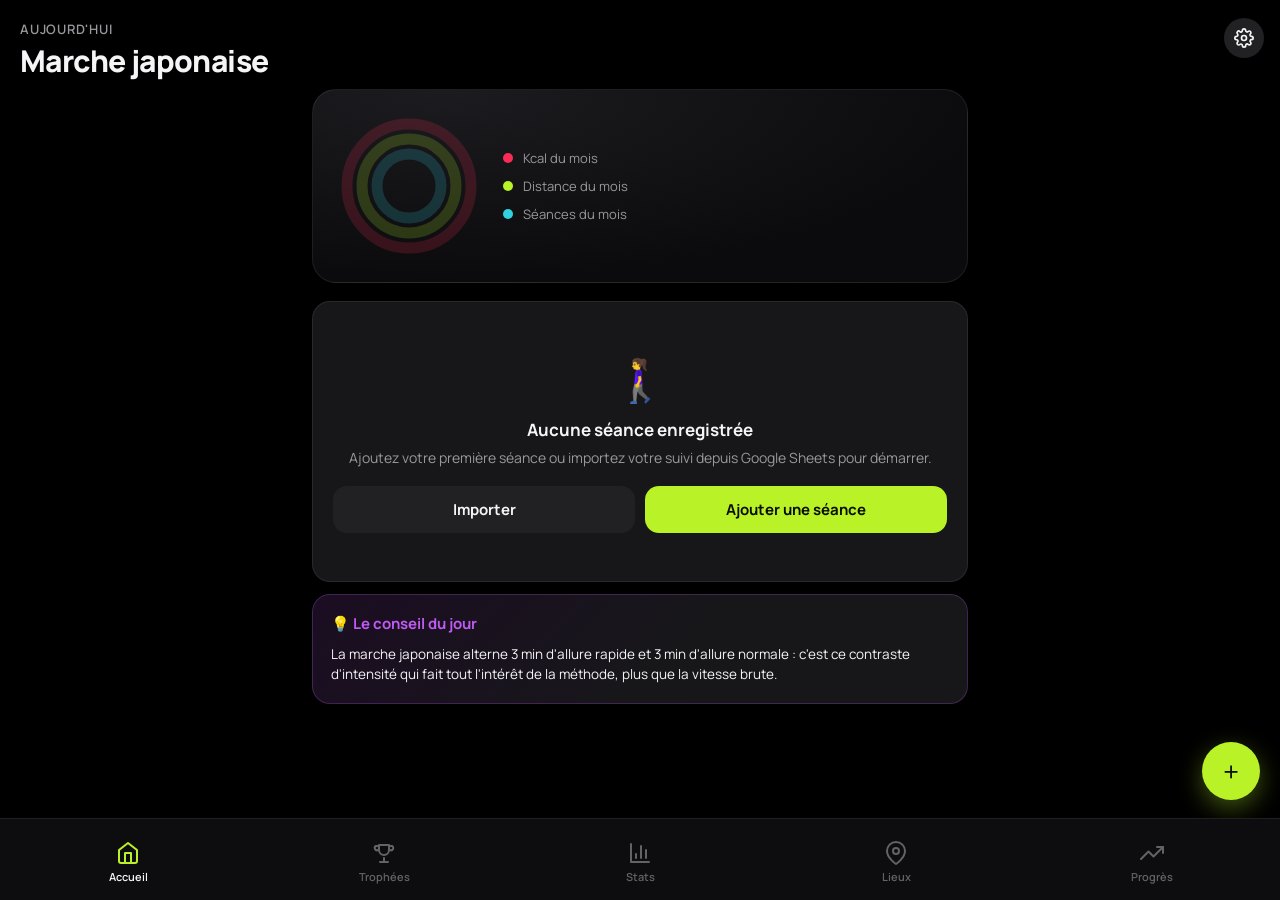
==== index.html @ b7f25ccb "Add files via upload" ====
<!DOCTYPE html>
<html lang="fr">
<head>
<meta charset="UTF-8">
<meta name="viewport" content="width=device-width, initial-scale=1, viewport-fit=cover, maximum-scale=1">
<title>Marche japonaise</title>
<meta name="description" content="Suivi de vos séances de marche japonaise (interval walking) : statistiques, records, lieux et trophées.">
<meta name="theme-color" content="#000000">
<link rel="icon" href="data:image/svg+xml,<svg xmlns=%22http://www.w3.org/2000/svg%22 viewBox=%220 0 100 100%22><text y=%22.9em%22 font-size=%2290%22>🚶</text></svg>">
<link rel="stylesheet" href="css/style.css">
</head>
<body>

<header class="app-header">
  <p class="eyebrow" id="header-eyebrow">Aujourd'hui</p>
  <h1 id="header-title">Marche japonaise</h1>
  <div class="header-actions">
    <button class="icon-btn" id="btn-settings" title="Objectifs & réglages" aria-label="Réglages">
      <svg viewBox="0 0 24 24" fill="none" stroke="currentColor" stroke-width="2" stroke-linecap="round" stroke-linejoin="round"><circle cx="12" cy="12" r="3"></circle><path d="M19.4 15a1.65 1.65 0 0 0 .33 1.82l.06.06a2 2 0 1 1-2.83 2.83l-.06-.06a1.65 1.65 0 0 0-1.82-.33 1.65 1.65 0 0 0-1 1.51V21a2 2 0 0 1-4 0v-.09A1.65 1.65 0 0 0 9 19.4a1.65 1.65 0 0 0-1.82.33l-.06.06a2 2 0 1 1-2.83-2.83l.06-.06a1.65 1.65 0 0 0 .33-1.82 1.65 1.65 0 0 0-1.51-1H3a2 2 0 0 1 0-4h.09A1.65 1.65 0 0 0 4.6 9a1.65 1.65 0 0 0-.33-1.82l-.06-.06a2 2 0 1 1 2.83-2.83l.06.06a1.65 1.65 0 0 0 1.82.33H9a1.65 1.65 0 0 0 1-1.51V3a2 2 0 0 1 4 0v.09a1.65 1.65 0 0 0 1 1.51 1.65 1.65 0 0 0 1.82-.33l.06-.06a2 2 0 1 1 2.83 2.83l-.06.06a1.65 1.65 0 0 0-.33 1.82V9a1.65 1.65 0 0 0 1.51 1H21a2 2 0 0 1 0 4h-.09a1.65 1.65 0 0 0-1.51 1z"></path></svg>
    </button>
  </div>
</header>

<main>

  <!-- ==================== ACCUEIL ==================== -->
  <section class="view active" id="view-accueil">
    <div id="accueil-content"></div>
  </section>

  <!-- ==================== TROPHÉES ==================== -->
  <section class="view" id="view-trophees">
    <h2 class="section-title first">Trophées</h2>
    <p class="section-sub">150 trophées à débloquer, taillés pour le format exact de la marche japonaise.</p>
    <div id="trophees-content"></div>
  </section>

  <!-- ==================== STATS ==================== -->
  <section class="view" id="view-stats">
    <h2 class="section-title first">Statistiques</h2>
    <p class="section-sub">Vos chiffres, semaine après semaine, mois après mois.</p>
    <div id="stats-content"></div>
  </section>

  <!-- ==================== LIEUX ==================== -->
  <section class="view" id="view-lieux">
    <h2 class="section-title first">Lieux</h2>
    <p class="section-sub">Où vous marchez, et ce que ça donne à chaque endroit.</p>
    <div id="lieux-content"></div>
  </section>

  <!-- ==================== PROGRÈS ==================== -->
  <section class="view" id="view-progres">
    <h2 class="section-title first">Progrès</h2>
    <p class="section-sub">Records personnels, contexte de chaque exploit, et évolution.</p>
    <div id="progres-content"></div>
  </section>

</main>

<button class="fab" id="btn-add-fab" title="Ajouter une séance" aria-label="Ajouter une séance">+</button>

<nav class="bottom-nav" id="bottom-nav">
  <button class="nav-btn active" data-view="accueil">
    <svg viewBox="0 0 24 24" fill="none" stroke="currentColor" stroke-width="2" stroke-linecap="round" stroke-linejoin="round"><path d="M3 9l9-7 9 7v11a2 2 0 0 1-2 2H5a2 2 0 0 1-2-2z"></path><path d="M9 22V12h6v10"></path></svg>
    <span>Accueil</span>
  </button>
  <button class="nav-btn" data-view="trophees">
    <svg viewBox="0 0 24 24" fill="none" stroke="currentColor" stroke-width="2" stroke-linecap="round" stroke-linejoin="round"><path d="M8 21h8M12 17v4M7 4h10v5a5 5 0 0 1-10 0V4z"></path><path d="M17 5h3a2 2 0 0 1-2 4h-1M7 5H4a2 2 0 0 0 2 4h1"></path></svg>
    <span>Trophées</span>
  </button>
  <button class="nav-btn" data-view="stats">
    <svg viewBox="0 0 24 24" fill="none" stroke="currentColor" stroke-width="2" stroke-linecap="round" stroke-linejoin="round"><path d="M3 3v18h18"></path><path d="M18 17V9M13 17V5M8 17v-4"></path></svg>
    <span>Stats</span>
  </button>
  <button class="nav-btn" data-view="lieux">
    <svg viewBox="0 0 24 24" fill="none" stroke="currentColor" stroke-width="2" stroke-linecap="round" stroke-linejoin="round"><path d="M21 10c0 7-9 13-9 13s-9-6-9-13a9 9 0 0 1 18 0z"></path><circle cx="12" cy="10" r="3"></circle></svg>
    <span>Lieux</span>
  </button>
  <button class="nav-btn" data-view="progres">
    <svg viewBox="0 0 24 24" fill="none" stroke="currentColor" stroke-width="2" stroke-linecap="round" stroke-linejoin="round"><path d="M23 6l-9.5 9.5-5-5L1 18"></path><path d="M17 6h6v6"></path></svg>
    <span>Progrès</span>
  </button>
</nav>

<!-- ==================== MODALE : ajout / édition séance ==================== -->
<div class="modal-overlay hidden" id="modal-session">
  <div class="modal-sheet">
    <div class="modal-handle"></div>
    <div class="modal-title">
      <span id="session-modal-title">Nouvelle séance</span>
      <span class="close-x" data-close="modal-session">✕</span>
    </div>
    <form id="form-session">
      <input type="hidden" id="f-id">
      <div class="form-row">
        <div class="form-group">
          <label for="f-date">Date</label>
          <input type="date" id="f-date" required>
        </div>
        <div class="form-group">
          <label for="f-lieu">Lieu</label>
          <input type="text" id="f-lieu" placeholder="Ex. Parc des Buttes-Chaumont" required>
        </div>
      </div>
      <div class="form-row">
        <div class="form-group">
          <label for="f-distance">Distance (km)</label>
          <input type="text" inputmode="decimal" id="f-distance" placeholder="Ex. 3,2" required>
        </div>
        <div class="form-group">
          <label for="f-meteo">Météo</label>
          <input type="text" id="f-meteo" placeholder="Ex. Soleil, 18°C">
        </div>
      </div>
      <div class="form-row">
        <div class="form-group">
          <label for="f-duree">Durée</label>
          <input type="text" id="f-duree" placeholder="Ex. 30 ou 30:00">
          <p class="hint">En minutes, ou mm:ss.</p>
        </div>
        <div class="form-group">
          <label for="f-fc">FC moyenne (bpm)</label>
          <input type="text" inputmode="numeric" id="f-fc" placeholder="Ex. 118">
        </div>
      </div>
      <div class="form-row">
        <div class="form-group">
          <label for="f-rythme-moyen">Rythme moyen</label>
          <input type="text" id="f-rythme-moyen" placeholder="Ex. 7'30">
          <p class="hint">Format min'sec, ex. 7'30 = 7 min 30/km.</p>
        </div>
        <div class="form-group">
          <label for="f-kcal">Kilocalories</label>
          <input type="text" inputmode="numeric" id="f-kcal" placeholder="Ex. 210">
        </div>
      </div>
      <div class="form-row">
        <div class="form-group">
          <label for="f-rythme-rapide">Intervalle le + rapide</label>
          <input type="text" id="f-rythme-rapide" placeholder="Ex. 5'45">
        </div>
        <div class="form-group">
          <label for="f-rythme-lent">Intervalle le + lent</label>
          <input type="text" id="f-rythme-lent" placeholder="Ex. 8'20">
        </div>
      </div>
      <div class="form-group">
        <label for="f-commentaire">Commentaire</label>
        <textarea id="f-commentaire" placeholder="Sensations, anecdotes, contexte de la séance..."></textarea>
      </div>
      <div class="btn-row" style="margin-top: 18px;">
        <button type="button" class="btn btn-danger hidden" id="btn-delete-session">Supprimer</button>
        <button type="submit" class="btn btn-primary">Enregistrer</button>
      </div>
    </form>
  </div>
</div>

<!-- ==================== MODALE : réglages / objectifs / import / export ==================== -->
<div class="modal-overlay hidden" id="modal-settings">
  <div class="modal-sheet">
    <div class="modal-handle"></div>
    <div class="modal-title">
      <span>Réglages</span>
      <span class="close-x" data-close="modal-settings">✕</span>
    </div>

    <h3 class="card-title" style="margin-top:10px;">Objectifs mensuels (anneaux)</h3>
    <div class="form-row">
      <div class="form-group">
        <label for="g-seances">Séances / mois</label>
        <input type="text" inputmode="numeric" id="g-seances">
      </div>
      <div class="form-group">
        <label for="g-distance">Distance / mois (km)</label>
        <input type="text" inputmode="decimal" id="g-distance">
      </div>
      <div class="form-group">
        <label for="g-kcal">Kcal / mois</label>
        <input type="text" inputmode="numeric" id="g-kcal">
      </div>
    </div>
    <button class="btn btn-secondary" id="btn-save-goals">Enregistrer les objectifs</button>

    <h3 class="card-title" style="margin-top:26px;">Importer un Google Sheet</h3>
    <p class="section-sub" style="margin-top:-4px;">
      Colonnes attendues : date, lieu, distance, météo, durée, fréquence cardiaque moyenne, rythme moyen,
      rythme de l'intervalle le plus rapide, rythme de l'intervalle le plus lent, kilocalories totales, commentaires.
      Les rythmes au format <b>X'YY</b> sont lus comme <b>X'YY"</b> (min'sec/km).
    </p>
    <div class="form-group">
      <label for="import-file">Fichier CSV (export Google Sheets)</label>
      <input type="file" id="import-file" accept=".csv,text/csv">
    </div>
    <div class="form-group">
      <label for="import-url">…ou lien « Publier sur le web » (CSV)</label>
      <input type="text" id="import-url" placeholder="https://docs.google.com/spreadsheets/d/.../pub?output=csv">
    </div>
    <div class="form-group">
      <label for="import-paste">…ou coller le contenu CSV directement</label>
      <textarea id="import-paste" placeholder="date;lieu;distance;météo;durée;..."></textarea>
    </div>
    <div id="import-preview"></div>
    <div class="btn-row">
      <button class="btn btn-secondary" id="btn-import-url">Charger depuis le lien</button>
      <button class="btn btn-primary" id="btn-import-run">Importer</button>
    </div>

    <h3 class="card-title" style="margin-top:26px;">Exporter mes données</h3>
    <div class="btn-row">
      <button class="btn btn-secondary" id="btn-export-csv">Exporter en CSV</button>
      <button class="btn btn-secondary" id="btn-export-json">Sauvegarde JSON</button>
    </div>

    <h3 class="card-title" style="margin-top:26px; color: var(--red);">Zone danger</h3>
    <button class="btn btn-danger" id="btn-wipe">Effacer toutes les données</button>
  </div>
</div>

<!-- ==================== MODALE : détail trophée ==================== -->
<div class="modal-overlay hidden" id="modal-trophy">
  <div class="modal-sheet" style="text-align:center; padding-top: 30px;">
    <div class="modal-handle"></div>
    <span class="close-x" data-close="modal-trophy" style="position:absolute; right:20px; top:16px;">✕</span>
    <div id="trophy-detail"></div>
  </div>
</div>

<div id="toast-root"></div>

<script src="js/trophies.js"></script>
<script src="js/app.js"></script>
</body>
</html>
---- css/style.css ----
/* ==========================================================================
   Marche Japonaise — Feuille de style
   Inspiration : app "Forme" d'iOS (fond noir profond, cartes ardoise,
   anneaux de progression rouge / vert / cyan, bottom nav fixe).
   ========================================================================== */

@import url('https://fonts.googleapis.com/css2?family=Manrope:wght@400;500;600;700;800&family=DM+Mono:wght@400;500&display=swap');

:root {
  --bg: #000000;
  --bg-elevated: #17171A;
  --bg-elevated-2: #212124;
  --bg-elevated-3: #2C2C30;
  --text: #F5F5F7;
  --text-secondary: #98989D;
  --text-tertiary: #636366;

  --red: #FA2C55;
  --red-dim: #4A1220;
  --green: #B8F227;
  --green-dim: #22280A;
  --cyan: #32D1E0;
  --cyan-dim: #0E2C30;
  --gold: #FFD60A;
  --purple: #BF5AF2;

  --separator: rgba(255, 255, 255, 0.08);
  --radius-lg: 24px;
  --radius: 18px;
  --radius-sm: 12px;

  --nav-h: 82px;
  --font-display: 'Manrope', -apple-system, BlinkMacSystemFont, "Segoe UI", sans-serif;
  --font-mono: 'DM Mono', ui-monospace, 'SF Mono', Menlo, monospace;
}

* { box-sizing: border-box; }
html, body {
  margin: 0;
  padding: 0;
  background: var(--bg);
  color: var(--text);
  font-family: var(--font-display);
  -webkit-font-smoothing: antialiased;
  overscroll-behavior-y: none;
}

body {
  min-height: 100vh;
  padding-bottom: calc(var(--nav-h) + env(safe-area-inset-bottom, 0px));
}

a { color: inherit; }
button { font-family: inherit; }

::-webkit-scrollbar { width: 0; height: 0; }

.hidden { display: none !important; }

/* ---------------------------------------------------------------- Header */
.app-header {
  padding: 20px 20px 4px;
  position: sticky;
  top: 0;
  background: linear-gradient(var(--bg) 70%, transparent);
  z-index: 20;
}
.app-header .eyebrow {
  font-size: 13px;
  color: var(--text-secondary);
  font-weight: 600;
  text-transform: uppercase;
  letter-spacing: 0.06em;
  margin: 0 0 2px;
}
.app-header h1 {
  font-size: 30px;
  font-weight: 800;
  margin: 0;
  letter-spacing: -0.02em;
}
.header-actions {
  position: absolute;
  right: 16px;
  top: 18px;
  display: flex;
  gap: 8px;
}
.icon-btn {
  width: 40px;
  height: 40px;
  border-radius: 50%;
  background: var(--bg-elevated-2);
  border: none;
  color: var(--text);
  display: flex;
  align-items: center;
  justify-content: center;
  cursor: pointer;
}
.icon-btn svg { width: 20px; height: 20px; }
.icon-btn:active { background: var(--bg-elevated-3); }

/* ------------------------------------------------------------- Sections */
main { padding: 4px 20px 40px; max-width: 720px; margin: 0 auto; }
.view { display: none; animation: fadein .25s ease; }
.view.active { display: block; }
@keyframes fadein { from { opacity: 0; transform: translateY(6px);} to {opacity:1; transform:none;} }

.section-title {
  font-size: 20px;
  font-weight: 800;
  margin: 28px 0 12px;
  letter-spacing: -0.01em;
}
.section-title.first { margin-top: 8px; }
.section-sub {
  font-size: 13px;
  color: var(--text-secondary);
  margin: -8px 0 14px;
}

/* ------------------------------------------------------------- Cartes */
.card {
  background: var(--bg-elevated);
  border-radius: var(--radius);
  padding: 18px;
  margin-bottom: 12px;
  border: 1px solid var(--separator);
}
.card-title {
  font-size: 15px;
  font-weight: 700;
  margin: 0 0 10px;
  color: var(--text);
}
.card-title .muted { color: var(--text-secondary); font-weight: 500; }

.empty-state {
  text-align: center;
  padding: 48px 20px;
  color: var(--text-secondary);
}
.empty-state .emoji { font-size: 42px; display: block; margin-bottom: 10px; }
.empty-state h3 { color: var(--text); font-size: 17px; margin: 0 0 6px; }
.empty-state p { font-size: 14px; margin: 0 0 18px; line-height: 1.5; }

/* ---------------------------------------------------------- Anneaux */
.rings-card {
  background: radial-gradient(120% 140% at 20% 0%, #1c1c20 0%, #0b0b0d 70%);
  border-radius: var(--radius-lg);
  padding: 22px;
  display: flex;
  align-items: center;
  gap: 20px;
  border: 1px solid var(--separator);
}
.rings-svg { width: 148px; height: 148px; flex-shrink: 0; }
.rings-legend { flex: 1; display: flex; flex-direction: column; gap: 10px; }
.legend-row { display: flex; align-items: center; gap: 10px; font-size: 13px; }
.legend-dot { width: 10px; height: 10px; border-radius: 50%; flex-shrink: 0; }
.legend-row b { font-size: 15px; font-weight: 800; }
.legend-row .lbl { color: var(--text-secondary); }

/* ---------------------------------------------------------- Stat grid */
.stat-grid {
  display: grid;
  grid-template-columns: repeat(2, 1fr);
  gap: 10px;
}
.stat-tile {
  background: var(--bg-elevated);
  border-radius: var(--radius);
  padding: 14px 16px;
  border: 1px solid var(--separator);
}
.stat-tile .val {
  font-family: var(--font-mono);
  font-size: 22px;
  font-weight: 500;
  display: block;
}
.stat-tile .lbl {
  font-size: 12px;
  color: var(--text-secondary);
  margin-top: 2px;
  display: block;
}
.stat-tile.accent-red .val { color: var(--red); }
.stat-tile.accent-green .val { color: var(--green); }
.stat-tile.accent-cyan .val { color: var(--cyan); }
.stat-tile.accent-gold .val { color: var(--gold); }

/* ---------------------------------------------------------- Records (podium) */
.record-row {
  display: flex;
  align-items: center;
  gap: 12px;
  padding: 12px 0;
  border-bottom: 1px solid var(--separator);
}
.record-row:last-child { border-bottom: none; }
.record-badge {
  width: 42px; height: 42px; border-radius: 12px;
  display: flex; align-items: center; justify-content: center;
  font-size: 20px; flex-shrink: 0;
}
.record-info { flex: 1; min-width: 0; }
.record-info .title { font-size: 14px; font-weight: 700; }
.record-info .meta { font-size: 12.5px; color: var(--text-secondary); margin-top: 1px; }
.record-value { font-family: var(--font-mono); font-weight: 500; font-size: 16px; text-align: right; }

/* ---------------------------------------------------------- Séances list */
.session-item {
  display: flex;
  align-items: center;
  gap: 14px;
  padding: 14px 0;
  border-bottom: 1px solid var(--separator);
  cursor: pointer;
}
.session-item:last-child { border-bottom: none; }
.session-date {
  width: 48px; text-align: center; flex-shrink: 0;
}
.session-date .d { font-size: 20px; font-weight: 800; line-height: 1; }
.session-date .m { font-size: 11px; color: var(--text-secondary); text-transform: uppercase; }
.session-mid { flex: 1; min-width: 0; }
.session-mid .lieu { font-size: 15px; font-weight: 700; white-space: nowrap; overflow: hidden; text-overflow: ellipsis; }
.session-mid .sub { font-size: 12.5px; color: var(--text-secondary); margin-top: 2px; }
.session-end { text-align: right; flex-shrink: 0; }
.session-end .km { font-family: var(--font-mono); font-weight: 500; font-size: 15px; }
.session-end .kcal { font-size: 11.5px; color: var(--red); margin-top: 2px; }

/* ---------------------------------------------------------- Boutons */
.btn {
  display: inline-flex;
  align-items: center;
  justify-content: center;
  gap: 8px;
  padding: 13px 20px;
  border-radius: 14px;
  border: none;
  font-weight: 700;
  font-size: 15px;
  cursor: pointer;
  width: 100%;
}
.btn-primary { background: var(--green); color: #0a0d00; }
.btn-secondary { background: var(--bg-elevated-2); color: var(--text); }
.btn-ghost { background: transparent; color: var(--text-secondary); }
.btn-danger { background: var(--red-dim); color: var(--red); }
.btn-row { display: flex; gap: 10px; }
.btn-row .btn { width: auto; flex: 1; }
.btn:active { filter: brightness(0.9); }
.fab {
  position: fixed;
  right: 20px;
  bottom: calc(var(--nav-h) + 18px + env(safe-area-inset-bottom, 0px));
  width: 58px; height: 58px;
  border-radius: 50%;
  background: var(--green);
  color: #0a0d00;
  border: none;
  font-size: 28px;
  display: flex; align-items: center; justify-content: center;
  box-shadow: 0 8px 24px rgba(184, 242, 39, 0.35);
  z-index: 30;
  cursor: pointer;
}

/* ---------------------------------------------------------- Bottom nav */
.bottom-nav {
  position: fixed;
  bottom: 0; left: 0; right: 0;
  height: calc(var(--nav-h) + env(safe-area-inset-bottom, 0px));
  padding-bottom: env(safe-area-inset-bottom, 0px);
  background: rgba(15, 15, 17, 0.92);
  backdrop-filter: blur(20px);
  -webkit-backdrop-filter: blur(20px);
  border-top: 1px solid var(--separator);
  display: flex;
  z-index: 40;
}
.nav-btn {
  flex: 1;
  background: none;
  border: none;
  color: var(--text-tertiary);
  display: flex;
  flex-direction: column;
  align-items: center;
  justify-content: center;
  gap: 4px;
  font-size: 11px;
  font-weight: 600;
  cursor: pointer;
  padding-top: 6px;
}
.nav-btn svg { width: 24px; height: 24px; }
.nav-btn.active { color: var(--text); }
.nav-btn.active svg { color: var(--green); }

/* ---------------------------------------------------------- Trophées */
.trophy-summary {
  display: flex;
  align-items: center;
  gap: 16px;
  margin-bottom: 18px;
}
.trophy-ring { width: 78px; height: 78px; flex-shrink: 0; }
.trophy-summary-text b { font-size: 24px; font-weight: 800; }
.trophy-summary-text .lbl { color: var(--text-secondary); font-size: 13px; }

.cat-filter {
  display: flex;
  gap: 8px;
  overflow-x: auto;
  padding-bottom: 10px;
  margin-bottom: 6px;
}
.cat-chip {
  flex-shrink: 0;
  padding: 8px 14px;
  border-radius: 100px;
  background: var(--bg-elevated-2);
  color: var(--text-secondary);
  font-size: 13px;
  font-weight: 600;
  border: 1px solid var(--separator);
  cursor: pointer;
  white-space: nowrap;
}
.cat-chip.active { background: var(--text); color: #000; border-color: var(--text); }

.trophy-grid {
  display: grid;
  grid-template-columns: repeat(3, 1fr);
  gap: 10px;
}
.trophy-cell {
  background: var(--bg-elevated);
  border-radius: var(--radius);
  border: 1px solid var(--separator);
  padding: 14px 8px;
  text-align: center;
  cursor: pointer;
}
.trophy-cell .emoji { font-size: 30px; display: block; margin-bottom: 6px; filter: grayscale(1) opacity(0.35); }
.trophy-cell.unlocked .emoji { filter: none; }
.trophy-cell.unlocked { border-color: rgba(255, 214, 10, 0.35); background: linear-gradient(160deg, rgba(255,214,10,0.10), var(--bg-elevated) 60%); }
.trophy-cell .nom { font-size: 11.5px; font-weight: 700; line-height: 1.25; color: var(--text-secondary); }
.trophy-cell.unlocked .nom { color: var(--text); }
.trophy-cell .bar { height: 3px; background: var(--bg-elevated-3); border-radius: 3px; margin-top: 8px; overflow: hidden; }
.trophy-cell .bar i { display: block; height: 100%; background: var(--gold); }

/* ---------------------------------------------------------- Lieux */
.lieu-card {
  display: flex;
  align-items: center;
  gap: 14px;
  padding: 4px 2px;
}
.lieu-pin {
  width: 44px; height: 44px; border-radius: 12px;
  background: var(--cyan-dim); color: var(--cyan);
  display: flex; align-items: center; justify-content: center; font-size: 20px; flex-shrink: 0;
}
.lieu-info { flex: 1; }
.lieu-info .nom { font-size: 15px; font-weight: 700; }
.lieu-info .meta { font-size: 12.5px; color: var(--text-secondary); margin-top: 2px; }

/* ---------------------------------------------------------- Modales */
.modal-overlay {
  position: fixed; inset: 0;
  background: rgba(0,0,0,0.6);
  z-index: 100;
  display: flex; align-items: flex-end;
  animation: fadein 0.2s ease;
}
.modal-overlay.hidden { display: none; }
.modal-sheet {
  background: #131315;
  width: 100%;
  max-height: 92vh;
  overflow-y: auto;
  border-radius: 22px 22px 0 0;
  padding: 14px 20px calc(28px + env(safe-area-inset-bottom, 0px));
  border-top: 1px solid var(--separator);
}
.modal-handle {
  width: 36px; height: 4px; background: var(--bg-elevated-3);
  border-radius: 3px; margin: 0 auto 14px;
}
.modal-title {
  font-size: 19px; font-weight: 800; margin: 0 0 4px;
  display: flex; align-items: center; justify-content: space-between;
}
.modal-title .close-x { color: var(--text-secondary); font-size: 20px; cursor: pointer; padding: 4px; }

.form-group { margin-bottom: 14px; }
.form-group label {
  display: block; font-size: 13px; font-weight: 600; color: var(--text-secondary); margin-bottom: 6px;
}
.form-group .hint { font-size: 11.5px; color: var(--text-tertiary); margin-top: 5px; }
.form-row { display: flex; gap: 10px; }
.form-row .form-group { flex: 1; }
input[type="text"], input[type="date"], input[type="number"], textarea, select {
  width: 100%;
  background: var(--bg-elevated-2);
  border: 1px solid var(--separator);
  border-radius: 12px;
  padding: 12px 14px;
  color: var(--text);
  font-size: 15px;
  font-family: inherit;
}
textarea { resize: vertical; min-height: 70px; }
input:focus, textarea:focus, select:focus { outline: 2px solid var(--green); outline-offset: 1px; }

/* ---------------------------------------------------------- Toast */
.toast {
  position: fixed;
  bottom: calc(var(--nav-h) + 14px + env(safe-area-inset-bottom, 0px));
  left: 50%; transform: translateX(-50%);
  background: #1f1f22;
  border: 1px solid var(--separator);
  color: var(--text);
  padding: 12px 20px;
  border-radius: 14px;
  font-size: 14px;
  font-weight: 600;
  z-index: 200;
  box-shadow: 0 10px 30px rgba(0,0,0,0.4);
  display: flex; align-items: center; gap: 8px;
  animation: toastin 0.25s ease;
}
@keyframes toastin { from { opacity:0; transform: translate(-50%, 10px);} to {opacity:1; transform: translate(-50%,0);} }

/* ---------------------------------------------------------- Charts */
.chart-wrap { position: relative; height: 180px; }
.bars {
  display: flex; align-items: flex-end; gap: 6px; height: 150px; padding-top: 10px;
}
.bar-col { flex: 1; display: flex; flex-direction: column; align-items: center; gap: 6px; }
.bar-col .bar-shape { width: 100%; border-radius: 6px 6px 3px 3px; background: var(--green); min-height: 3px; }
.bar-col .bar-lbl { font-size: 10px; color: var(--text-tertiary); }

.tip-card {
  background: linear-gradient(135deg, rgba(191,90,242,0.14), var(--bg-elevated) 55%);
  border: 1px solid rgba(191,90,242,0.25);
}
.tip-card .card-title { color: var(--purple); }

.fact-row { display: flex; gap: 12px; align-items: flex-start; padding: 10px 0; border-bottom: 1px solid var(--separator); }
.fact-row:last-child { border-bottom: none; }
.fact-row .emoji { font-size: 20px; }
.fact-row .txt { font-size: 13.5px; line-height: 1.4; color: var(--text); }
.fact-row .txt b { color: var(--green); }

@media (min-width: 640px) {
  main { padding: 4px 32px 40px; }
}
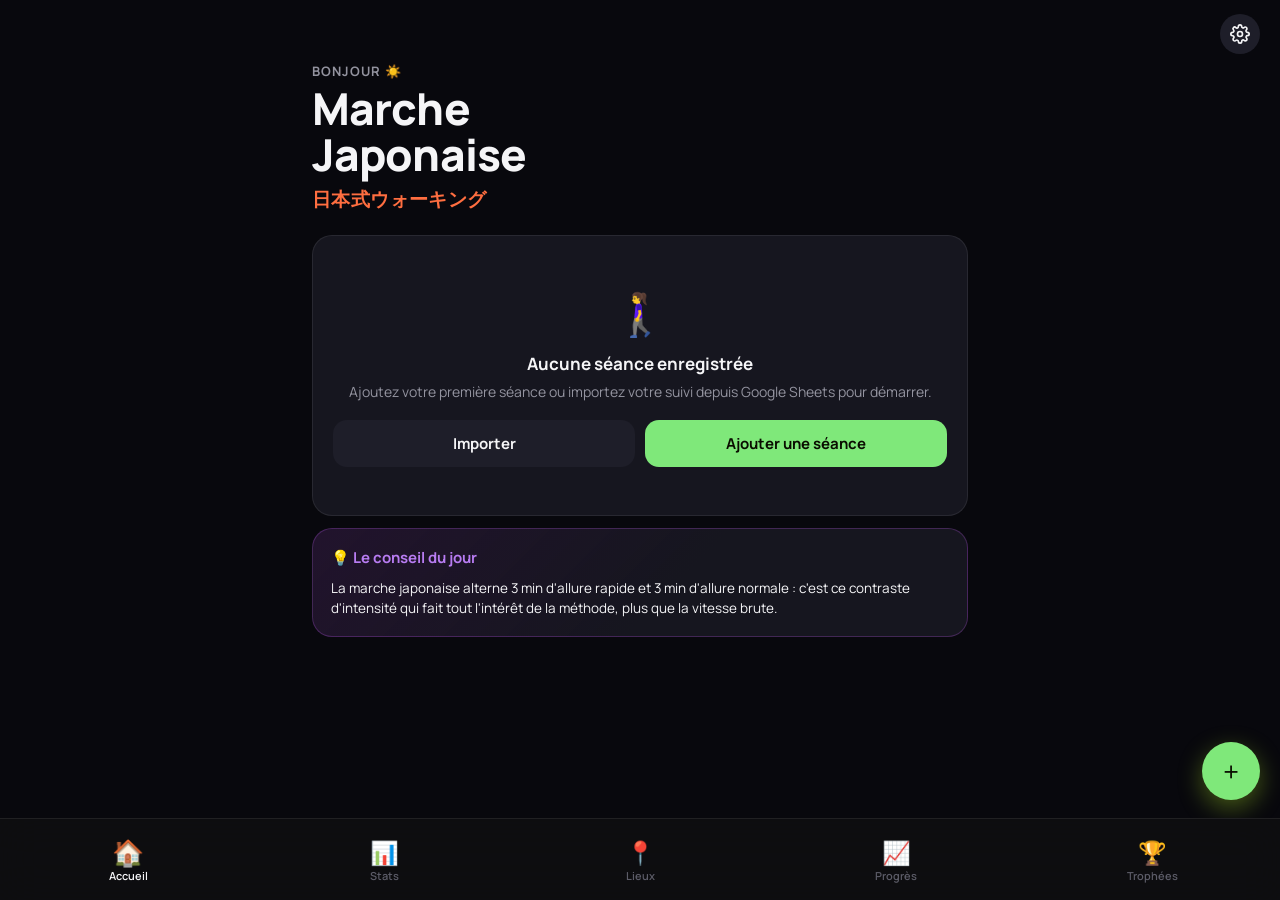
==== commit 53cccde5: "Add files via upload" ====
--- a/index.html
+++ b/index.html
@@ -5,15 +5,13 @@
 <meta name="viewport" content="width=device-width, initial-scale=1, viewport-fit=cover, maximum-scale=1">
 <title>Marche japonaise</title>
 <meta name="description" content="Suivi de vos séances de marche japonaise (interval walking) : statistiques, records, lieux et trophées.">
-<meta name="theme-color" content="#000000">
+<meta name="theme-color" content="#08080D">
 <link rel="icon" href="data:image/svg+xml,<svg xmlns=%22http://www.w3.org/2000/svg%22 viewBox=%220 0 100 100%22><text y=%22.9em%22 font-size=%2290%22>🚶</text></svg>">
 <link rel="stylesheet" href="css/style.css">
 </head>
 <body>
 
 <header class="app-header">
-  <p class="eyebrow" id="header-eyebrow">Aujourd'hui</p>
-  <h1 id="header-title">Marche japonaise</h1>
   <div class="header-actions">
     <button class="icon-btn" id="btn-settings" title="Objectifs & réglages" aria-label="Réglages">
       <svg viewBox="0 0 24 24" fill="none" stroke="currentColor" stroke-width="2" stroke-linecap="round" stroke-linejoin="round"><circle cx="12" cy="12" r="3"></circle><path d="M19.4 15a1.65 1.65 0 0 0 .33 1.82l.06.06a2 2 0 1 1-2.83 2.83l-.06-.06a1.65 1.65 0 0 0-1.82-.33 1.65 1.65 0 0 0-1 1.51V21a2 2 0 0 1-4 0v-.09A1.65 1.65 0 0 0 9 19.4a1.65 1.65 0 0 0-1.82.33l-.06.06a2 2 0 1 1-2.83-2.83l.06-.06a1.65 1.65 0 0 0 .33-1.82 1.65 1.65 0 0 0-1.51-1H3a2 2 0 0 1 0-4h.09A1.65 1.65 0 0 0 4.6 9a1.65 1.65 0 0 0-.33-1.82l-.06-.06a2 2 0 1 1 2.83-2.83l.06.06a1.65 1.65 0 0 0 1.82.33H9a1.65 1.65 0 0 0 1-1.51V3a2 2 0 0 1 4 0v.09a1.65 1.65 0 0 0 1 1.51 1.65 1.65 0 0 0 1.82-.33l.06-.06a2 2 0 1 1 2.83 2.83l-.06.06a1.65 1.65 0 0 0-.33 1.82V9a1.65 1.65 0 0 0 1.51 1H21a2 2 0 0 1 0 4h-.09a1.65 1.65 0 0 0-1.51 1z"></path></svg>
@@ -26,6 +24,27 @@
   <!-- ==================== ACCUEIL ==================== -->
   <section class="view active" id="view-accueil">
     <div id="accueil-content"></div>
+  </section>
+
+  <!-- ==================== STATS ==================== -->
+  <section class="view" id="view-stats">
+    <h2 class="section-title first">Statistiques</h2>
+    <p class="section-sub">Vos chiffres, semaine après semaine, mois après mois.</p>
+    <div id="stats-content"></div>
+  </section>
+
+  <!-- ==================== LIEUX ==================== -->
+  <section class="view" id="view-lieux">
+    <h2 class="section-title first">Lieux</h2>
+    <p class="section-sub">Où vous marchez, et ce que ça donne à chaque endroit.</p>
+    <div id="lieux-content"></div>
+  </section>
+
+  <!-- ==================== PROGRÈS ==================== -->
+  <section class="view" id="view-progres">
+    <h2 class="section-title first">Progrès</h2>
+    <p class="section-sub">Records personnels, contexte de chaque exploit, et évolution.</p>
+    <div id="progres-content"></div>
   </section>
 
   <!-- ==================== TROPHÉES ==================== -->
@@ -35,51 +54,30 @@
     <div id="trophees-content"></div>
   </section>
 
-  <!-- ==================== STATS ==================== -->
-  <section class="view" id="view-stats">
-    <h2 class="section-title first">Statistiques</h2>
-    <p class="section-sub">Vos chiffres, semaine après semaine, mois après mois.</p>
-    <div id="stats-content"></div>
-  </section>
-
-  <!-- ==================== LIEUX ==================== -->
-  <section class="view" id="view-lieux">
-    <h2 class="section-title first">Lieux</h2>
-    <p class="section-sub">Où vous marchez, et ce que ça donne à chaque endroit.</p>
-    <div id="lieux-content"></div>
-  </section>
-
-  <!-- ==================== PROGRÈS ==================== -->
-  <section class="view" id="view-progres">
-    <h2 class="section-title first">Progrès</h2>
-    <p class="section-sub">Records personnels, contexte de chaque exploit, et évolution.</p>
-    <div id="progres-content"></div>
-  </section>
-
 </main>
 
 <button class="fab" id="btn-add-fab" title="Ajouter une séance" aria-label="Ajouter une séance">+</button>
 
 <nav class="bottom-nav" id="bottom-nav">
   <button class="nav-btn active" data-view="accueil">
-    <svg viewBox="0 0 24 24" fill="none" stroke="currentColor" stroke-width="2" stroke-linecap="round" stroke-linejoin="round"><path d="M3 9l9-7 9 7v11a2 2 0 0 1-2 2H5a2 2 0 0 1-2-2z"></path><path d="M9 22V12h6v10"></path></svg>
+    <span class="nav-emoji">🏠</span>
     <span>Accueil</span>
   </button>
+  <button class="nav-btn" data-view="stats">
+    <span class="nav-emoji">📊</span>
+    <span>Stats</span>
+  </button>
+  <button class="nav-btn" data-view="lieux">
+    <span class="nav-emoji">📍</span>
+    <span>Lieux</span>
+  </button>
+  <button class="nav-btn" data-view="progres">
+    <span class="nav-emoji">📈</span>
+    <span>Progrès</span>
+  </button>
   <button class="nav-btn" data-view="trophees">
-    <svg viewBox="0 0 24 24" fill="none" stroke="currentColor" stroke-width="2" stroke-linecap="round" stroke-linejoin="round"><path d="M8 21h8M12 17v4M7 4h10v5a5 5 0 0 1-10 0V4z"></path><path d="M17 5h3a2 2 0 0 1-2 4h-1M7 5H4a2 2 0 0 0 2 4h1"></path></svg>
+    <span class="nav-emoji">🏆</span>
     <span>Trophées</span>
-  </button>
-  <button class="nav-btn" data-view="stats">
-    <svg viewBox="0 0 24 24" fill="none" stroke="currentColor" stroke-width="2" stroke-linecap="round" stroke-linejoin="round"><path d="M3 3v18h18"></path><path d="M18 17V9M13 17V5M8 17v-4"></path></svg>
-    <span>Stats</span>
-  </button>
-  <button class="nav-btn" data-view="lieux">
-    <svg viewBox="0 0 24 24" fill="none" stroke="currentColor" stroke-width="2" stroke-linecap="round" stroke-linejoin="round"><path d="M21 10c0 7-9 13-9 13s-9-6-9-13a9 9 0 0 1 18 0z"></path><circle cx="12" cy="10" r="3"></circle></svg>
-    <span>Lieux</span>
-  </button>
-  <button class="nav-btn" data-view="progres">
-    <svg viewBox="0 0 24 24" fill="none" stroke="currentColor" stroke-width="2" stroke-linecap="round" stroke-linejoin="round"><path d="M23 6l-9.5 9.5-5-5L1 18"></path><path d="M17 6h6v6"></path></svg>
-    <span>Progrès</span>
   </button>
 </nav>
 
@@ -166,24 +164,7 @@
       <span class="close-x" data-close="modal-settings">✕</span>
     </div>
 
-    <h3 class="card-title" style="margin-top:10px;">Objectifs mensuels (anneaux)</h3>
-    <div class="form-row">
-      <div class="form-group">
-        <label for="g-seances">Séances / mois</label>
-        <input type="text" inputmode="numeric" id="g-seances">
-      </div>
-      <div class="form-group">
-        <label for="g-distance">Distance / mois (km)</label>
-        <input type="text" inputmode="decimal" id="g-distance">
-      </div>
-      <div class="form-group">
-        <label for="g-kcal">Kcal / mois</label>
-        <input type="text" inputmode="numeric" id="g-kcal">
-      </div>
-    </div>
-    <button class="btn btn-secondary" id="btn-save-goals">Enregistrer les objectifs</button>
-
-    <h3 class="card-title" style="margin-top:26px;">Importer un Google Sheet</h3>
+    <h3 class="card-title" style="margin-top:10px;">Importer un Google Sheet</h3>
     <p class="section-sub" style="margin-top:-4px;">
       Colonnes attendues : date, lieu, distance, météo, durée, fréquence cardiaque moyenne, rythme moyen,
       rythme de l'intervalle le plus rapide, rythme de l'intervalle le plus lent, kilocalories totales, commentaires.
--- a/css/style.css
+++ b/css/style.css
@@ -7,27 +7,30 @@
 @import url('https://fonts.googleapis.com/css2?family=Manrope:wght@400;500;600;700;800&family=DM+Mono:wght@400;500&display=swap');
 
 :root {
-  --bg: #000000;
-  --bg-elevated: #17171A;
-  --bg-elevated-2: #212124;
-  --bg-elevated-3: #2C2C30;
+  --bg: #08080D;
+  --bg-elevated: #16161F;
+  --bg-elevated-2: #1E1E29;
+  --bg-elevated-3: #2A2A38;
   --text: #F5F5F7;
-  --text-secondary: #98989D;
-  --text-tertiary: #636366;
-
-  --red: #FA2C55;
+  --text-secondary: #93939F;
+  --text-tertiary: #5C5C68;
+
+  --red: #FA4360;
   --red-dim: #4A1220;
-  --green: #B8F227;
-  --green-dim: #22280A;
+  --green: #7FE87A;
+  --green-dim: #12280F;
   --cyan: #32D1E0;
   --cyan-dim: #0E2C30;
   --gold: #FFD60A;
-  --purple: #BF5AF2;
+  --purple: #B87CF2;
+  --blue: #4C9CFF;
+  --orange: #FF6E40;
+  --orange-dim: #3A2018;
 
   --separator: rgba(255, 255, 255, 0.08);
-  --radius-lg: 24px;
-  --radius: 18px;
-  --radius-sm: 12px;
+  --radius-lg: 26px;
+  --radius: 20px;
+  --radius-sm: 14px;
 
   --nav-h: 82px;
   --font-display: 'Manrope', -apple-system, BlinkMacSystemFont, "Segoe UI", sans-serif;
@@ -59,30 +62,14 @@
 
 /* ---------------------------------------------------------------- Header */
 .app-header {
-  padding: 20px 20px 4px;
+  padding: 14px 20px 0;
   position: sticky;
   top: 0;
-  background: linear-gradient(var(--bg) 70%, transparent);
   z-index: 20;
-}
-.app-header .eyebrow {
-  font-size: 13px;
-  color: var(--text-secondary);
-  font-weight: 600;
-  text-transform: uppercase;
-  letter-spacing: 0.06em;
-  margin: 0 0 2px;
-}
-.app-header h1 {
-  font-size: 30px;
-  font-weight: 800;
-  margin: 0;
-  letter-spacing: -0.02em;
+  display: flex;
+  justify-content: flex-end;
 }
 .header-actions {
-  position: absolute;
-  right: 16px;
-  top: 18px;
   display: flex;
   gap: 8px;
 }
@@ -101,6 +88,33 @@
 .icon-btn svg { width: 20px; height: 20px; }
 .icon-btn:active { background: var(--bg-elevated-3); }
 
+/* ---------------------------------------------------------------- Hero (Accueil) */
+.hero {
+  margin: 4px 0 22px;
+}
+.hero .eyebrow {
+  font-size: 13px;
+  color: var(--text-secondary);
+  font-weight: 700;
+  text-transform: uppercase;
+  letter-spacing: 0.08em;
+  margin: 0 0 6px;
+}
+.hero h1 {
+  font-size: 44px;
+  font-weight: 800;
+  line-height: 1.04;
+  margin: 0;
+  letter-spacing: -0.02em;
+}
+.hero .jp {
+  color: var(--orange);
+  font-weight: 700;
+  font-size: 19px;
+  margin: 8px 0 0;
+  letter-spacing: 0.02em;
+}
+
 /* ------------------------------------------------------------- Sections */
 main { padding: 4px 20px 40px; max-width: 720px; margin: 0 auto; }
 .view { display: none; animation: fadein .25s ease; }
@@ -108,7 +122,7 @@
 @keyframes fadein { from { opacity: 0; transform: translateY(6px);} to {opacity:1; transform:none;} }
 
 .section-title {
-  font-size: 20px;
+  font-size: 22px;
   font-weight: 800;
   margin: 28px 0 12px;
   letter-spacing: -0.01em;
@@ -162,34 +176,101 @@
 .legend-row b { font-size: 15px; font-weight: 800; }
 .legend-row .lbl { color: var(--text-secondary); }
 
-/* ---------------------------------------------------------- Stat grid */
+/* ---------------------------------------------------------- Stat grid (cartes à pastilles) */
 .stat-grid {
   display: grid;
   grid-template-columns: repeat(2, 1fr);
   gap: 10px;
 }
 .stat-tile {
+  position: relative;
   background: var(--bg-elevated);
-  border-radius: var(--radius);
-  padding: 14px 16px;
-  border: 1px solid var(--separator);
-}
+  border-radius: var(--radius-lg);
+  padding: 18px 18px 16px;
+  border: 1px solid var(--separator);
+  overflow: hidden;
+}
+.stat-tile::after {
+  content: "";
+  position: absolute;
+  top: -30px; right: -30px;
+  width: 100px; height: 100px;
+  border-radius: 50%;
+  filter: blur(2px);
+  opacity: 0.5;
+  background: var(--blob, transparent);
+}
+.stat-tile .icon { font-size: 26px; display: block; margin-bottom: 22px; position: relative; z-index: 1; }
 .stat-tile .val {
-  font-family: var(--font-mono);
-  font-size: 22px;
-  font-weight: 500;
+  font-size: 28px;
+  font-weight: 800;
   display: block;
-}
+  position: relative; z-index: 1;
+  letter-spacing: -0.01em;
+}
+.stat-tile .val .unit { font-size: 15px; font-weight: 600; color: var(--text-secondary); margin-left: 4px; }
 .stat-tile .lbl {
-  font-size: 12px;
+  font-size: 13px;
   color: var(--text-secondary);
-  margin-top: 2px;
+  margin-top: 3px;
   display: block;
-}
+  position: relative; z-index: 1;
+}
+.stat-tile.blob-red { --blob: radial-gradient(circle, rgba(250,67,96,.55), transparent 70%); }
+.stat-tile.blob-blue { --blob: radial-gradient(circle, rgba(76,156,255,.55), transparent 70%); }
+.stat-tile.blob-green { --blob: radial-gradient(circle, rgba(127,232,122,.5), transparent 70%); }
+.stat-tile.blob-purple { --blob: radial-gradient(circle, rgba(184,124,242,.5), transparent 70%); }
 .stat-tile.accent-red .val { color: var(--red); }
 .stat-tile.accent-green .val { color: var(--green); }
 .stat-tile.accent-cyan .val { color: var(--cyan); }
 .stat-tile.accent-gold .val { color: var(--gold); }
+
+/* ---------------------------------------------------------- Carte série (streak) */
+.streak-card {
+  display: flex;
+  align-items: center;
+  gap: 16px;
+  background: linear-gradient(135deg, rgba(255,110,64,.16), var(--bg-elevated) 65%);
+  border: 1px solid rgba(255,110,64,.28);
+  border-radius: var(--radius-lg);
+  padding: 20px;
+  margin: 14px 0;
+}
+.streak-card .flame { font-size: 34px; flex-shrink: 0; }
+.streak-card .title { font-size: 19px; font-weight: 800; margin: 0 0 2px; }
+.streak-card .sub { font-size: 13px; color: var(--text-secondary); margin: 0; line-height: 1.4; }
+
+/* ---------------------------------------------------------- Bandeau "cette semaine" */
+.week-strip {
+  display: flex;
+  align-items: flex-end;
+  justify-content: space-between;
+  gap: 8px;
+  height: 118px;
+  padding: 8px 4px 0;
+}
+.week-col { flex: 1; display: flex; flex-direction: column; align-items: center; justify-content: flex-end; gap: 8px; height: 100%; }
+.week-col .week-bar { width: 100%; max-width: 34px; border-radius: 10px; background: var(--bg-elevated-3); height: 6px; }
+.week-col.active .week-bar { background: linear-gradient(180deg, #FF8A5C, var(--orange)); height: 74px; }
+.week-col .week-lbl { font-size: 12px; font-weight: 700; color: var(--text-tertiary); }
+.week-col.today .week-lbl { color: var(--orange); }
+
+/* ---------------------------------------------------------- Carte "dernière séance" */
+.pill {
+  display: inline-block;
+  background: var(--green-dim);
+  color: var(--green);
+  font-size: 12px;
+  font-weight: 700;
+  padding: 6px 12px;
+  border-radius: 100px;
+}
+.card-header-row {
+  display: flex;
+  align-items: center;
+  justify-content: space-between;
+  margin-bottom: 6px;
+}
 
 /* ---------------------------------------------------------- Records (podium) */
 .record-row {
@@ -298,6 +379,8 @@
   padding-top: 6px;
 }
 .nav-btn svg { width: 24px; height: 24px; }
+.nav-emoji { font-size: 23px; line-height: 1; transition: transform .15s ease; }
+.nav-btn.active .nav-emoji { transform: scale(1.12); }
 .nav-btn.active { color: var(--text); }
 .nav-btn.active svg { color: var(--green); }
 
@@ -442,8 +525,8 @@
 .bars {
   display: flex; align-items: flex-end; gap: 6px; height: 150px; padding-top: 10px;
 }
-.bar-col { flex: 1; display: flex; flex-direction: column; align-items: center; gap: 6px; }
-.bar-col .bar-shape { width: 100%; border-radius: 6px 6px 3px 3px; background: var(--green); min-height: 3px; }
+.bar-col { flex: 1; display: flex; flex-direction: column; justify-content: flex-end; align-items: center; gap: 6px; height: 100%; }
+.bar-col .bar-shape { width: 100%; border-radius: 6px 6px 3px 3px; background: var(--green); min-height: 3px; flex-shrink: 0; }
 .bar-col .bar-lbl { font-size: 10px; color: var(--text-tertiary); }
 
 .tip-card {
